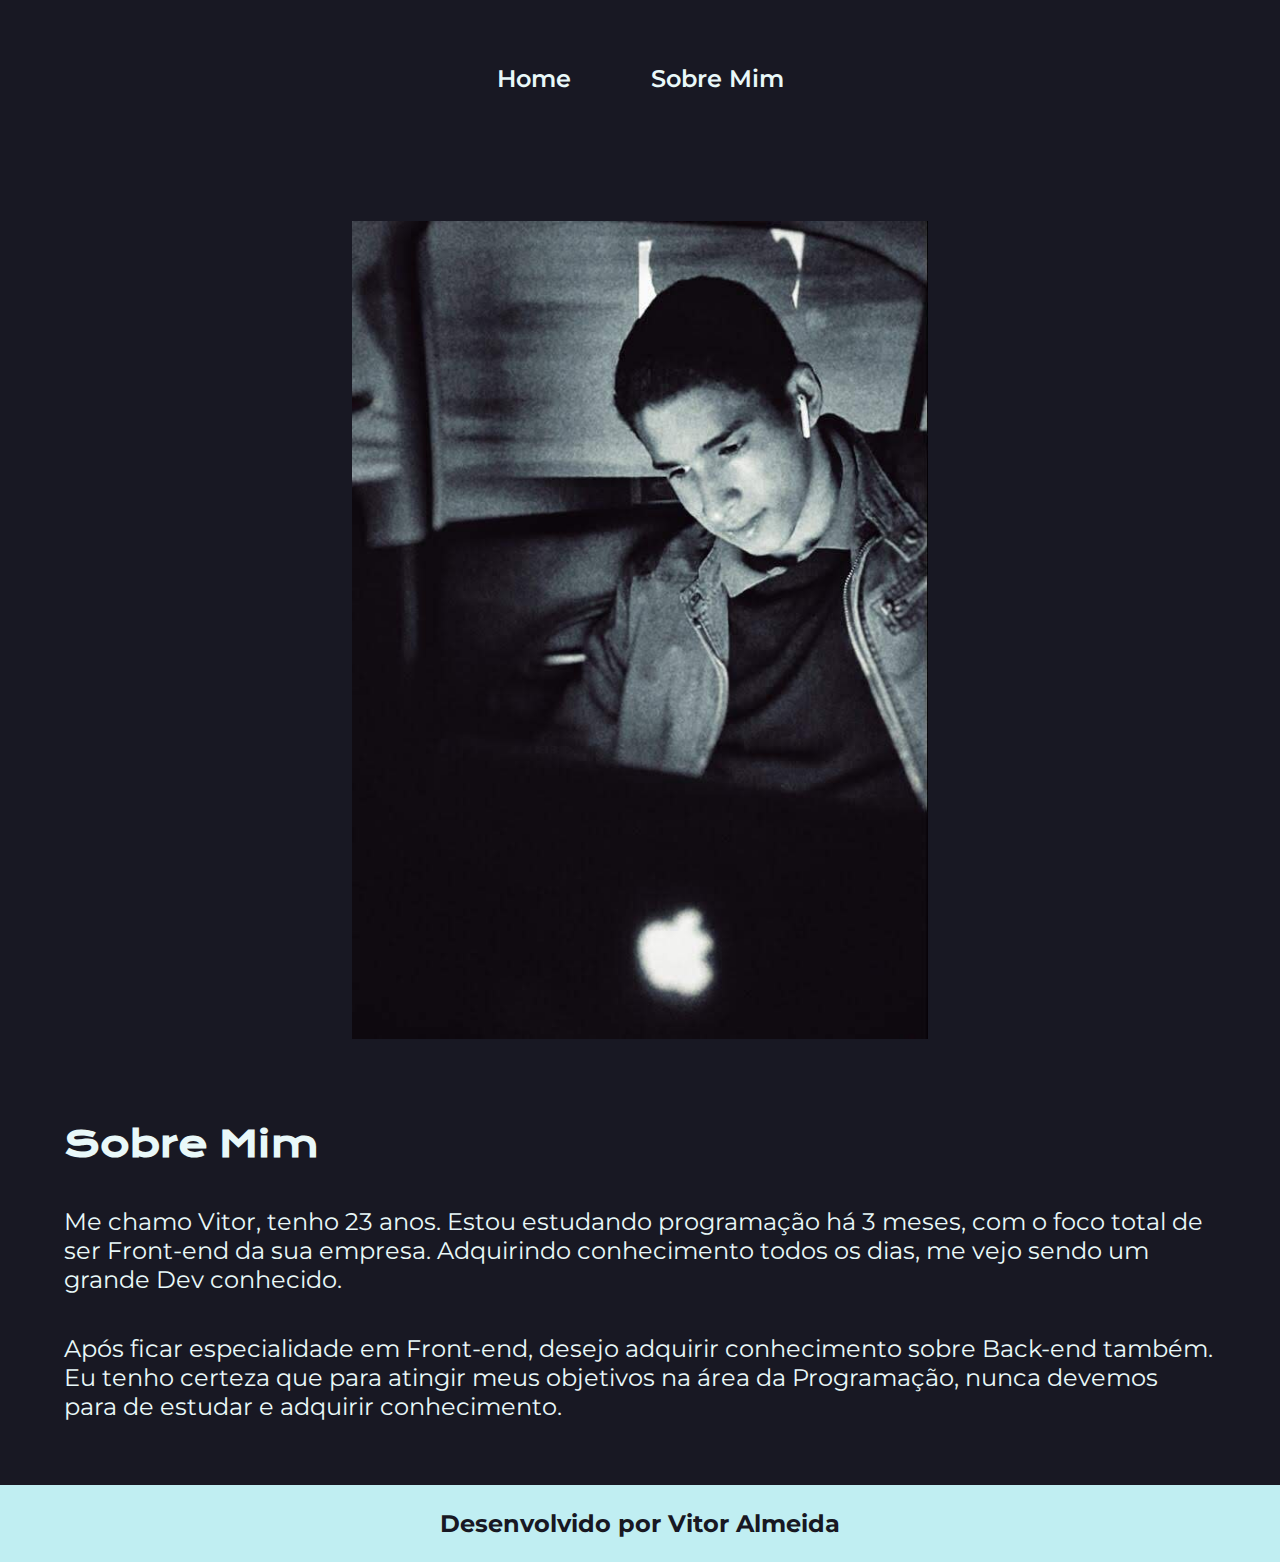
==== about.html @ ac2e7a87 "Add files via upload" ====
<!DOCTYPE html>
<html lang="pt-br">
<head>
    <meta charset="UTF-8">
    <meta http-equiv="X-UA-Compatible" content="IE=edge">
    <meta name="viewport" content="width=device-width, initial-scale=1.0">
    <title>Sobre Mim</title>
    <link rel="stylesheet" href="./styles/style.css">
</head>
<body>
    <header class="cabecalho">
        <nav class="cabecalho__menu">
            <a class="cabecalho__menu__link" href="index.html">Home</a>
            <a class="cabecalho__menu__link" href="about.html">Sobre Mim</a>
        </nav>
    </header>

    <main class="apresentacao">
        <section class="apresentacao__conteudo">
            <h1 class="apresentacao__conteudo__titulo">Sobre Mim</h1>
            <p class="apresentacao__conteudo__texto">Me chamo Vitor, tenho 23 anos. Estou estudando programação há 3 meses, com o foco total de ser Front-end da sua empresa. Adquirindo conhecimento todos os dias, me vejo sendo um grande Dev conhecido.
            </p>
            <p class="apresentacao__conteudo__texto">Após ficar especialidade em Front-end, desejo adquirir conhecimento sobre Back-end também. Eu tenho certeza que para atingir meus objetivos na área da Programação, nunca devemos para de estudar e adquirir conhecimento.
            </p>
        </section>
        <img class="apresentacao__imagem" src="./assents/VitorAlmeida-3.png" alt="">
    </main>

    <footer class="rodape">
            <p><strong>Desenvolvido por Vitor Almeida</strong></p>
    </footer>
</body>
</html>
---- styles/style.css ----
@import url('https://fonts.googleapis.com/css2?family=Krona+One&family=Montserrat:wght@400;600&display=swap');

:root {
    --cor-primaria: #181823;
    --cor-secundaria: #E9F8F9;
    --cor-terciaria: #537EC5;
    --cor-hover: #272727;
    --cor-rodape: #C0EEF2;

    --fonte-primaria: 'Krona One', sans-serif;
    --fonte-secundaria: 'Montserrat', sans-serif;
}

*{
    margin: 0;
    padding: 0;
}

body{
    box-sizing: border-box;
    background-color: var(--cor-primaria);
    color: var(--cor-secundaria);
}

.cabecalho{
    padding: 2% 0% 0% 15%;
}

.cabecalho__menu{
    display: flex;
    gap: 80px;
}

.cabecalho__menu__link{
    font-family: var(--fonte-secundaria);
    font-size: 1.5rem;
    font-weight: 600;
    color: var(--cor-secundaria);
    text-decoration: none;
}

.titulo-destaque{
    color: var(--cor-terciaria);
}

.apresentacao{
    padding: 5% 15%;
    display: flex;
    align-items: center;
    justify-content: space-between;
    gap: 82px;
}

.apresentacao__conteudo{
    width: 50%;
    display: flex;
    flex-direction: column;
    gap: 40px;
}

.apresentacao__conteudo__titulo{
    font-size: 2.25rem;
    font-family: var(--fonte-primaria);
}

.apresentacao__conteudo__texto{
    font-size: 1.5rem;
    font-family: var(--fonte-secundaria);
}

.apresentacao__links{
    display: flex;
    flex-direction: column;
    justify-content: space-between;
    align-items: center;
    gap: 32px;
}

.apresentacao__links__subtitulo{
    font-family: var(--fonte-primaria);
    font-weight: 400;
    font-size: 1.5rem
    ;
}

.apresentacao__links__link{
    /* background-color: #22D4FD; */
    display: flex;
    justify-content: center;
    gap: 16px;
    border: 2px solid var(--cor-terciaria);
    width: 50%;
    text-align: center;
    border-radius: 16px;
    font-size: 1.5rem;
    font-weight: 600;
    padding: 21.5px 0;
    text-decoration: none;
    color: var(--cor-secundaria);
    font-family: var(--fonte-secundaria);
}

.apresentacao__links__link:hover {
    background-color: var(--cor-hover);
    padding: 3%;
}

.rodape {
    padding: 24px;
    color: var(--cor-primaria);
    background-color: var(--cor-rodape);
    text-align: center;
    font-family: var(--fonte-secundaria);
    font-size: 1.5rem
    ;
    font-weight: 400;
}

.apresentacao__imagem{
    width: 50%;
}

@media (max-width: 1300px) {
    .apresentacao {
        flex-direction: column-reverse;
        padding: 5%;
    }

    .cabecalho__menu {
        justify-content: center;
    }

    .cabecalho {
        padding: 5%;
    }

    .apresentacao__conteudo {
        width: auto;
    }
}
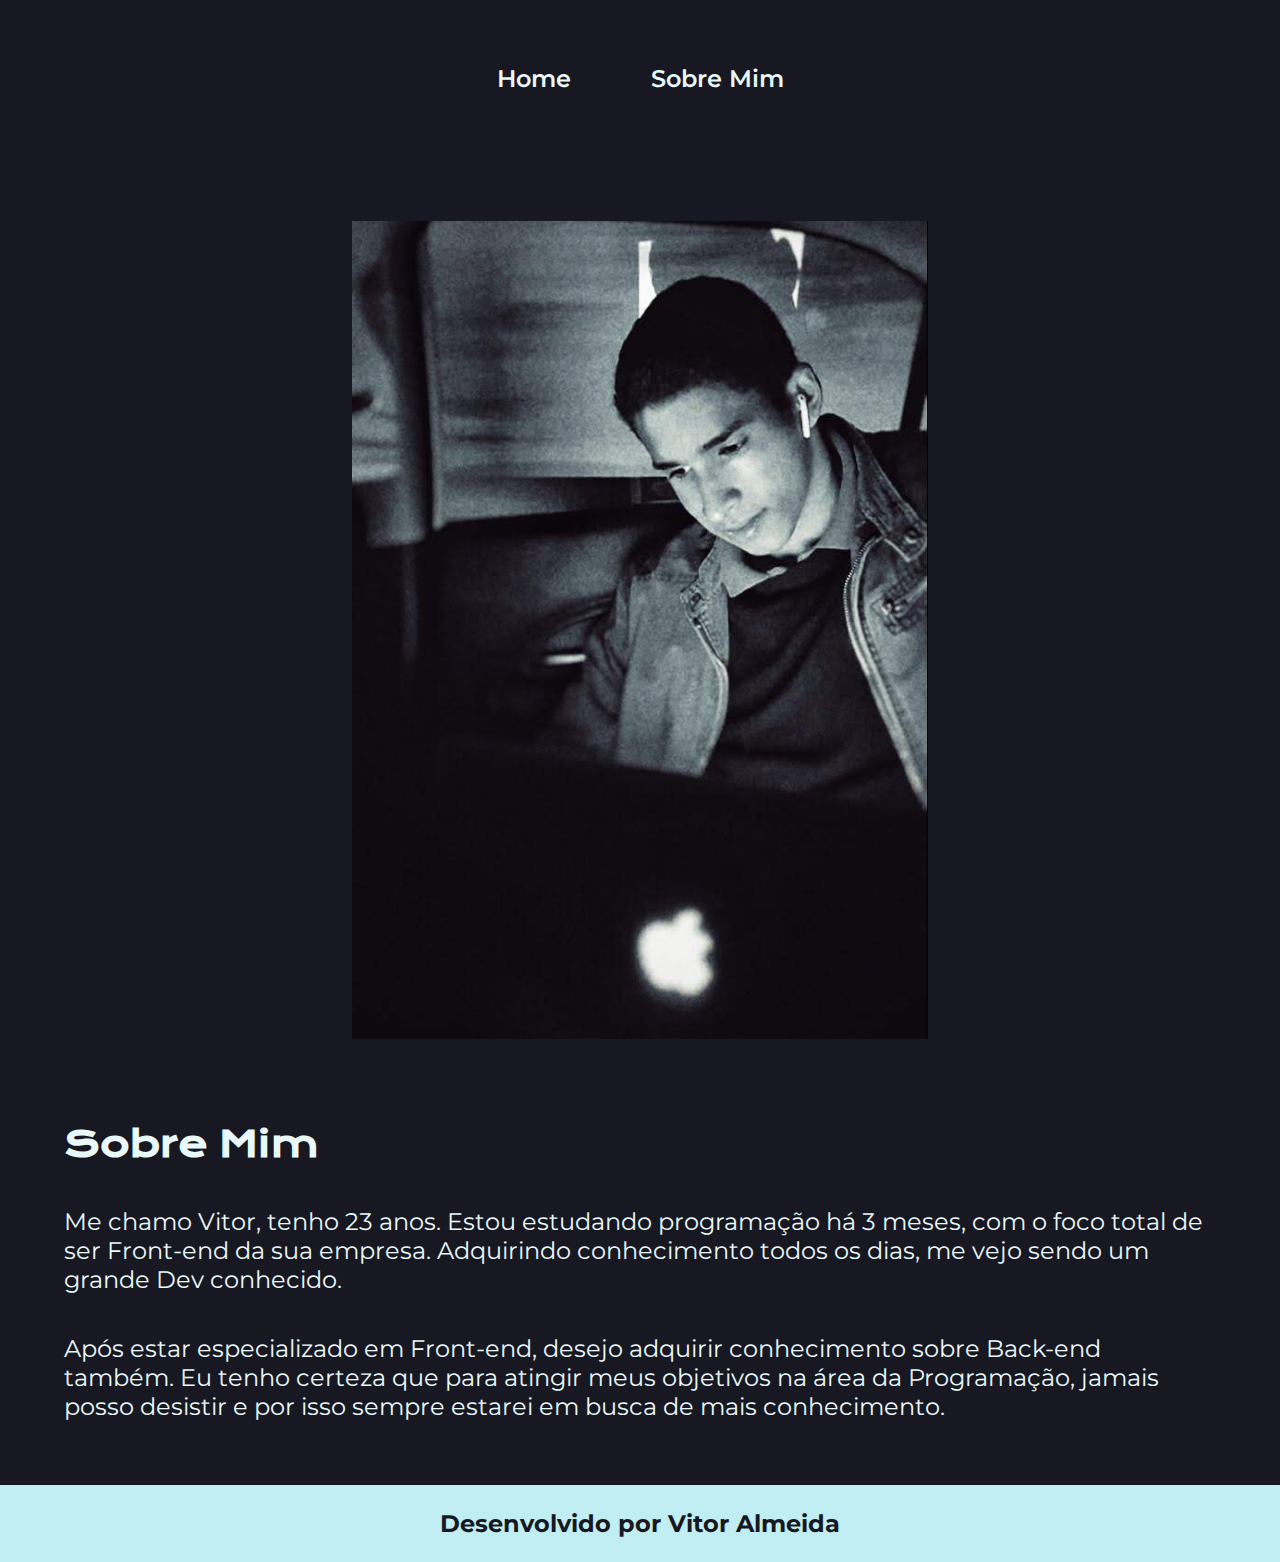
==== commit 8d378768: "Add files via upload" ====
--- a/about.html
+++ b/about.html
@@ -20,7 +20,7 @@
             <h1 class="apresentacao__conteudo__titulo">Sobre Mim</h1>
             <p class="apresentacao__conteudo__texto">Me chamo Vitor, tenho 23 anos. Estou estudando programação há 3 meses, com o foco total de ser Front-end da sua empresa. Adquirindo conhecimento todos os dias, me vejo sendo um grande Dev conhecido.
             </p>
-            <p class="apresentacao__conteudo__texto">Após ficar especialidade em Front-end, desejo adquirir conhecimento sobre Back-end também. Eu tenho certeza que para atingir meus objetivos na área da Programação, nunca devemos para de estudar e adquirir conhecimento.
+            <p class="apresentacao__conteudo__texto">Após estar especializado em Front-end, desejo adquirir conhecimento sobre Back-end também. Eu tenho certeza que para atingir meus objetivos na área da Programação, jamais posso desistir e por isso sempre estarei em busca de mais conhecimento.
             </p>
         </section>
         <img class="apresentacao__imagem" src="./assents/VitorAlmeida-3.png" alt="">
